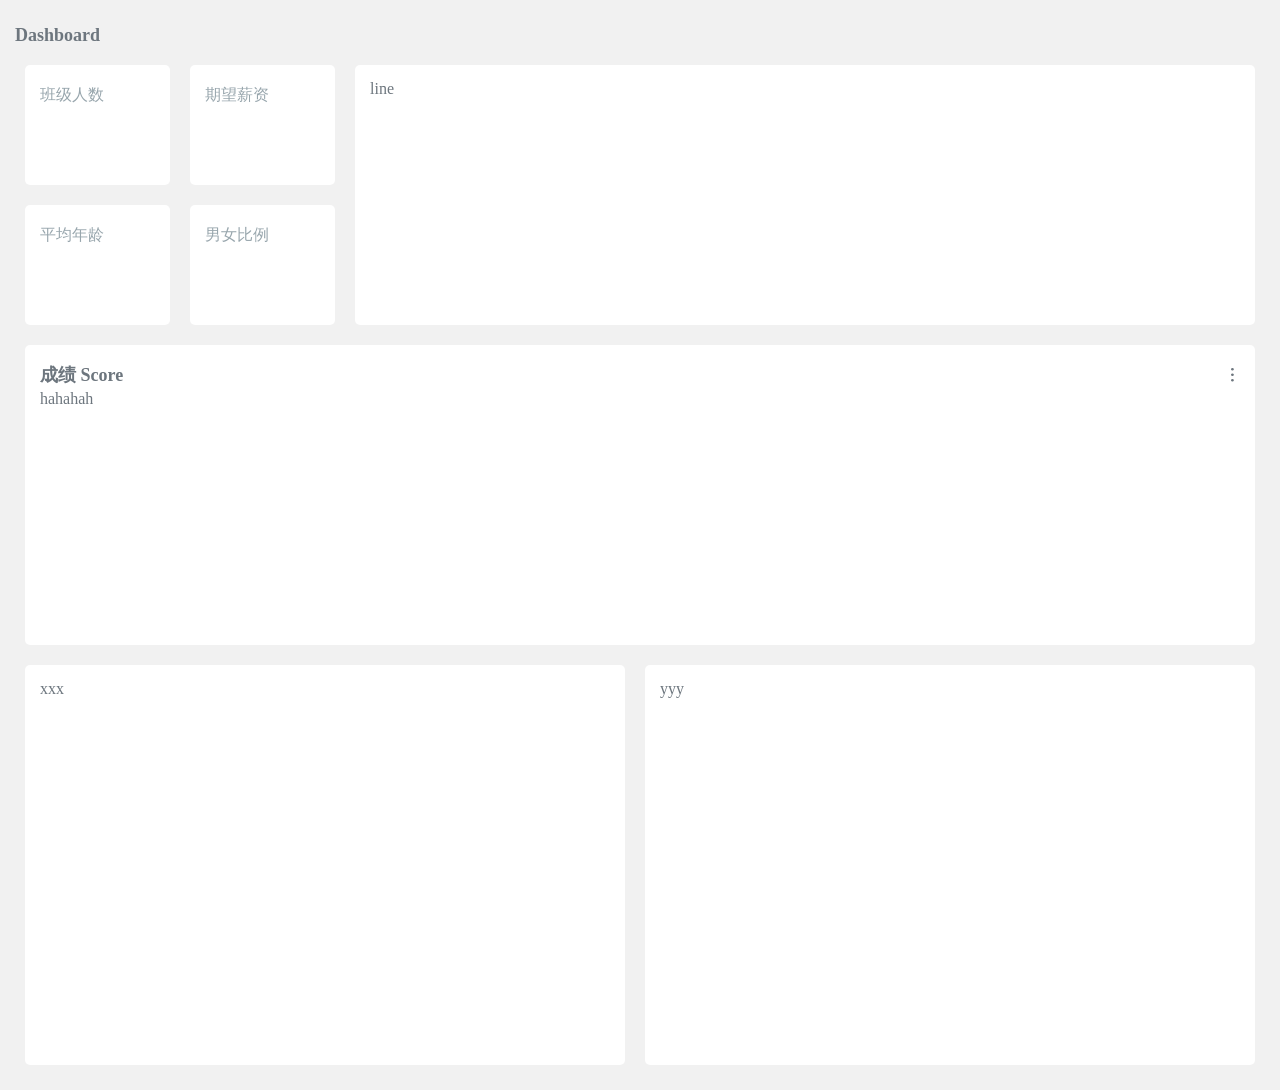
==== dashboard.html @ 549b3a79 "初始化提交件" ====
<!DOCTYPE html>
<html lang="en">

<head>
  <meta charset="UTF-8" />
  <meta http-equiv="X-UA-Compatible" content="IE=edge" />
  <meta name="viewport" content="width=device-width, initial-scale=1.0" />
  <title>Echarts 实战项目</title>
  <link rel="stylesheet" href="./assets/iconfont/iconfont.css" />
  <link rel="stylesheet" href="./assets/css/dashboard.css" />
</head>

<body>
  <h1>Dashboard</h1>
  <div class="main">
    <div class="row">
      <div class="overview">
        <div class="panel item">
          <h4>班级人数</h4>
          <!-- <div class="total">84</div> -->
          <div class="total"></div>
        </div>
        <div class="panel item">
          <h4>期望薪资</h4>
          <!-- <div class="avgSalary">14,378</div> -->
          <div class="avgSalary"></div>
        </div>
        <div class="panel item">
          <h4>平均年龄</h4>
          <!-- <div class="avgAge">22.78</div> -->
          <div class="avgAge"></div>
        </div>
        <div class="panel item">
          <h4>男女比例</h4>
          <!-- <div class="proportion">1.1</div> -->
          <div class="proportion"></div>
        </div>
      </div>
      <div class="panel line">line</div>
    </div>
    <div class="row">
      <div class="panel bar">
        <div class="title">
          <h2>成绩 Score</h2>
          <span class="iconfont icon-youcecaidan btn"></span>
          <ul id="batch">
            <li><a href="javascript:;">第1次成绩</a></li>
            <li><a href="javascript:;">第2次成绩</a></li>
            <li><a href="javascript:;">第3次成绩</a></li>
            <li><a href="javascript:;">第4次成绩</a></li>
            <li><a href="javascript:;">第5次成绩</a></li>
          </ul>
        </div>
        <div class="barChart">hahahah</div>
      </div>
    </div>
    <div class="row">
      <div class="panel map">xxx</div>
      <div class="panel pie">yyy</div>
    </div>
  </div>

  <script src="./assets/lib/echarts/echarts.min.js"></script>
  <script src="./assets/lib/echarts/china.js"></script>
  <script src="./assets/lib/axios.js"></script>
  <script src="./assets/utils/common.js"></script>
  <script src="./assets/utils/request.js"></script>
  <script src="./assets/js/dashboard.js"></script>
</body>

</html>
---- assets/iconfont/iconfont.css ----
@font-face {
  font-family: "iconfont"; /* Project id  */
  src: url('iconfont.ttf?t=1635692100100') format('truetype');
}

.iconfont {
  font-family: "iconfont" !important;
  font-size: 16px;
  font-style: normal;
  -webkit-font-smoothing: antialiased;
  -moz-osx-font-smoothing: grayscale;
}

.icon-mima:before {
  content: "\e620";
}

.icon-xiala:before {
  content: "\e6b9";
}

.icon-caidan:before {
  content: "\e682";
}

.icon-ketangxueyuan:before {
  content: "\e60d";
}

.icon-close:before {
  content: "\e611";
}

.icon-youcecaidan:before {
  content: "\e606";
}

.icon-yonghu:before {
  content: "\e697";
}

.icon-shezhi:before {
  content: "\e892";
}

.icon-caidan1:before {
  content: "\e63a";
}

.icon-shujukanban:before {
  content: "\eb66";
}

.icon-caidan2:before {
  content: "\e643";
}

.icon-tongzhi:before {
  content: "\e615";
}

.icon-tuichu:before {
  content: "\e634";
}
---- assets/css/dashboard.css ----
* {
  margin : 0;
  padding: 0;
}

.show {
  display: block!important;
}

.hide {
  display: none!important;
}

body {
  background-color: #f1f1f1;
  color           : #6d767e;
  padding         : 15px;
  box-sizing      : border-box;
}

h1 {
  font-size  : 18px;
  line-height: 40px;
}

.panel {
  background-color: #fff;
  border-radius   : 5px;
  margin          : 10px;
  padding         : 15px;
  box-sizing      : border-box;
}

.row {
  display: flex;
}

.overview {
  width: 340px;
}

.overview .item {
  float : left;
  width : 145px;
  height: 120px;
}

.overview .item h4 {
  font-size  : 16px;
  height     : 30px;
  line-height: 30px;
  color      : #98a6ad;
  font-weight: normal;
}

.overview .item div {
  margin-top : 10px;
  font-size  : 26px;
  font-weight: 400;
  font-family: Tahoma, sans-serif;
  color      : #6c757d;
}

.line {
  flex       : 1;
  margin-left: 0;
}

.bar {
  width         : 100%;
  height        : 300px;
  display       : flex;
  flex-direction: column;
}

.bar .title {
  height         : 30px;
  display        : flex;
  justify-content: space-between;
  align-items    : center;
  position       : relative;
}

.bar .title h2 {
  font-size: 18px;
}

.bar .barChart {
  flex: 1;
}

.bar .iconfont {
  cursor: pointer;
}

ul {
  list-style: none;
  font-size : 12px;
  position  : absolute;
  right     : 20px;
  top       : -5px;

  background-color: #f1f1f1;
  /* width        : 90px; */
  border-radius: 3px;
  display      : none;
  z-index      : 1;
  padding: 8px;
  
}

.bar ul li {
  /* line-height: 24px; */
  padding   : 5px;
  box-shadow: #f1f1f1 1px 1px 4px 0px;
  text-align: center;
  float: left;
}

.bar ul li a {
  color: #6d767e;
  text-decoration: none;
}

.bar ul li a:active {
  color: #5a6fbf;
}

.pie {
  flex: 1;
}

.map {
  width : 600px;
  height: 400px;
}

.pie {
  flex: 1;
}
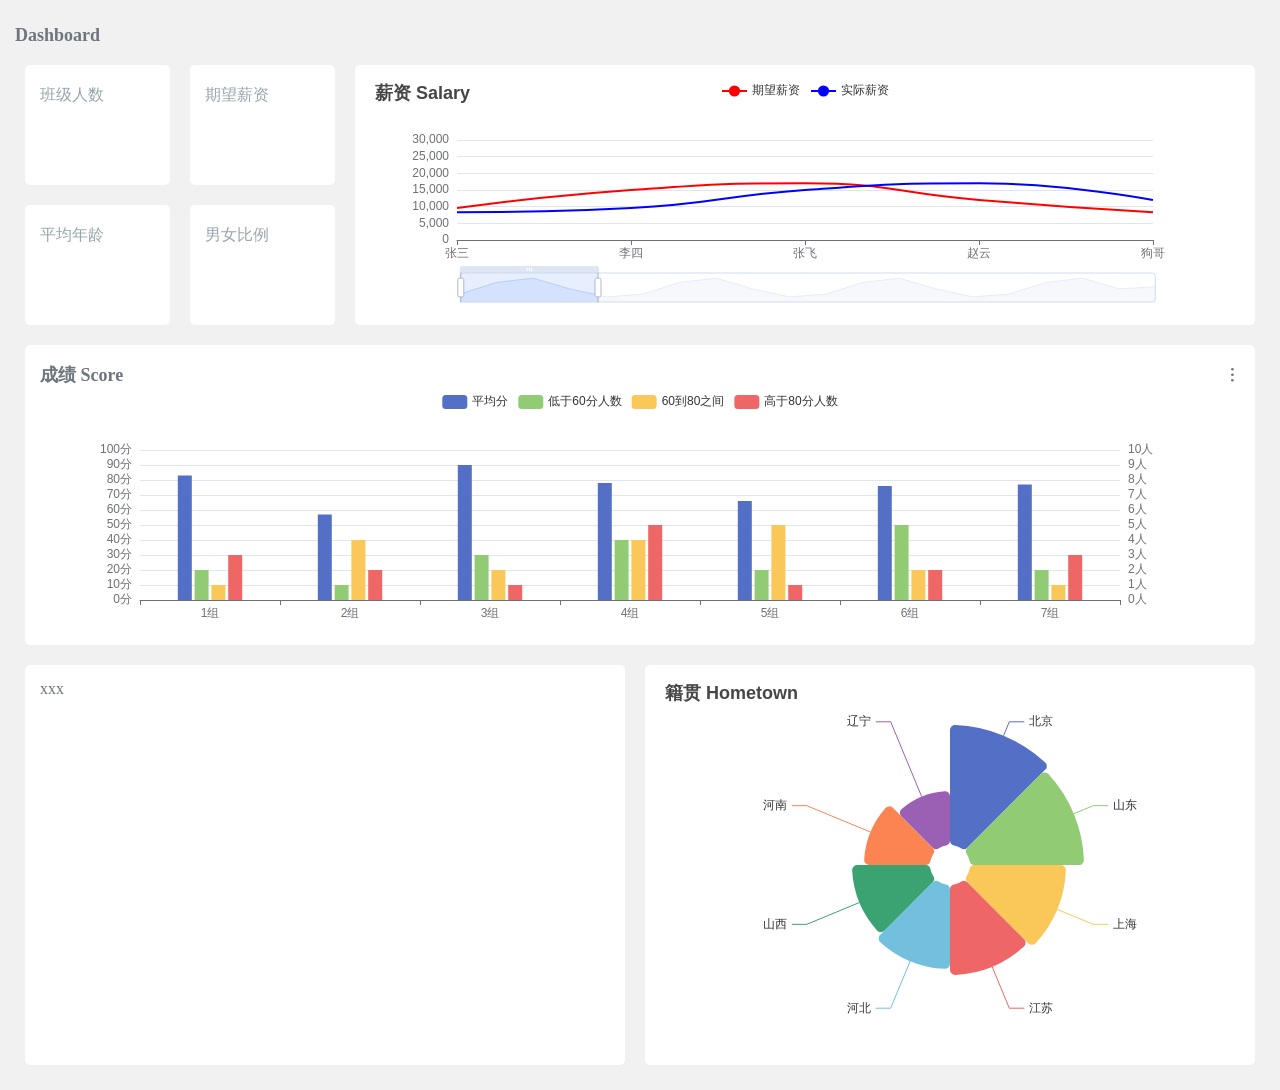
==== commit 38c5c6b7: "用死数据写出了柱形，饼行，折线图" ====
--- a/dashboard.html
+++ b/dashboard.html
@@ -1,71 +1,69 @@
 <!DOCTYPE html>
 <html lang="en">
+  <head>
+    <meta charset="UTF-8" />
+    <meta http-equiv="X-UA-Compatible" content="IE=edge" />
+    <meta name="viewport" content="width=device-width, initial-scale=1.0" />
+    <title>Echarts 实战项目</title>
+    <link rel="stylesheet" href="./assets/iconfont/iconfont.css" />
+    <link rel="stylesheet" href="./assets/css/dashboard.css" />
+  </head>
 
-<head>
-  <meta charset="UTF-8" />
-  <meta http-equiv="X-UA-Compatible" content="IE=edge" />
-  <meta name="viewport" content="width=device-width, initial-scale=1.0" />
-  <title>Echarts 实战项目</title>
-  <link rel="stylesheet" href="./assets/iconfont/iconfont.css" />
-  <link rel="stylesheet" href="./assets/css/dashboard.css" />
-</head>
-
-<body>
-  <h1>Dashboard</h1>
-  <div class="main">
-    <div class="row">
-      <div class="overview">
-        <div class="panel item">
-          <h4>班级人数</h4>
-          <!-- <div class="total">84</div> -->
-          <div class="total"></div>
+  <body>
+    <h1>Dashboard</h1>
+    <div class="main">
+      <div class="row">
+        <div class="overview">
+          <div class="panel item">
+            <h4>班级人数</h4>
+            <!-- <div class="total">84</div> -->
+            <div class="total"></div>
+          </div>
+          <div class="panel item">
+            <h4>期望薪资</h4>
+            <!-- <div class="avgSalary">14,378</div> -->
+            <div class="avgSalary"></div>
+          </div>
+          <div class="panel item">
+            <h4>平均年龄</h4>
+            <!-- <div class="avgAge">22.78</div> -->
+            <div class="avgAge"></div>
+          </div>
+          <div class="panel item">
+            <h4>男女比例</h4>
+            <!-- <div class="proportion">1.1</div> -->
+            <div class="proportion"></div>
+          </div>
         </div>
-        <div class="panel item">
-          <h4>期望薪资</h4>
-          <!-- <div class="avgSalary">14,378</div> -->
-          <div class="avgSalary"></div>
-        </div>
-        <div class="panel item">
-          <h4>平均年龄</h4>
-          <!-- <div class="avgAge">22.78</div> -->
-          <div class="avgAge"></div>
-        </div>
-        <div class="panel item">
-          <h4>男女比例</h4>
-          <!-- <div class="proportion">1.1</div> -->
-          <div class="proportion"></div>
+        <div class="panel line">line</div>
+      </div>
+      <div class="row">
+        <div class="panel bar">
+          <div class="title">
+            <h2>成绩 Score</h2>
+            <span class="iconfont icon-youcecaidan btn"></span>
+            <ul id="batch">
+              <li><a href="javascript:;">第1次成绩</a></li>
+              <li><a href="javascript:;">第2次成绩</a></li>
+              <li><a href="javascript:;">第3次成绩</a></li>
+              <li><a href="javascript:;">第4次成绩</a></li>
+              <li><a href="javascript:;">第5次成绩</a></li>
+            </ul>
+          </div>
+          <div class="barChart">hahahah</div>
         </div>
       </div>
-      <div class="panel line">line</div>
-    </div>
-    <div class="row">
-      <div class="panel bar">
-        <div class="title">
-          <h2>成绩 Score</h2>
-          <span class="iconfont icon-youcecaidan btn"></span>
-          <ul id="batch">
-            <li><a href="javascript:;">第1次成绩</a></li>
-            <li><a href="javascript:;">第2次成绩</a></li>
-            <li><a href="javascript:;">第3次成绩</a></li>
-            <li><a href="javascript:;">第4次成绩</a></li>
-            <li><a href="javascript:;">第5次成绩</a></li>
-          </ul>
-        </div>
-        <div class="barChart">hahahah</div>
+      <div class="row">
+        <div class="panel map">xxx</div>
+        <div class="panel pie">yyy</div>
       </div>
     </div>
-    <div class="row">
-      <div class="panel map">xxx</div>
-      <div class="panel pie">yyy</div>
-    </div>
-  </div>
 
-  <script src="./assets/lib/echarts/echarts.min.js"></script>
-  <script src="./assets/lib/echarts/china.js"></script>
-  <script src="./assets/lib/axios.js"></script>
-  <script src="./assets/utils/common.js"></script>
-  <script src="./assets/utils/request.js"></script>
-  <script src="./assets/js/dashboard.js"></script>
-</body>
-
-</html>+    <script src="./assets/lib/echarts/echarts.min.js"></script>
+    <script src="./assets/lib/echarts/china.js"></script>
+    <script src="./assets/lib/axios.js"></script>
+    <script src="./assets/utils/common.js"></script>
+    <script src="./assets/utils/request.js"></script>
+    <script src="./assets/js/dashboard.js"></script>
+  </body>
+</html>
